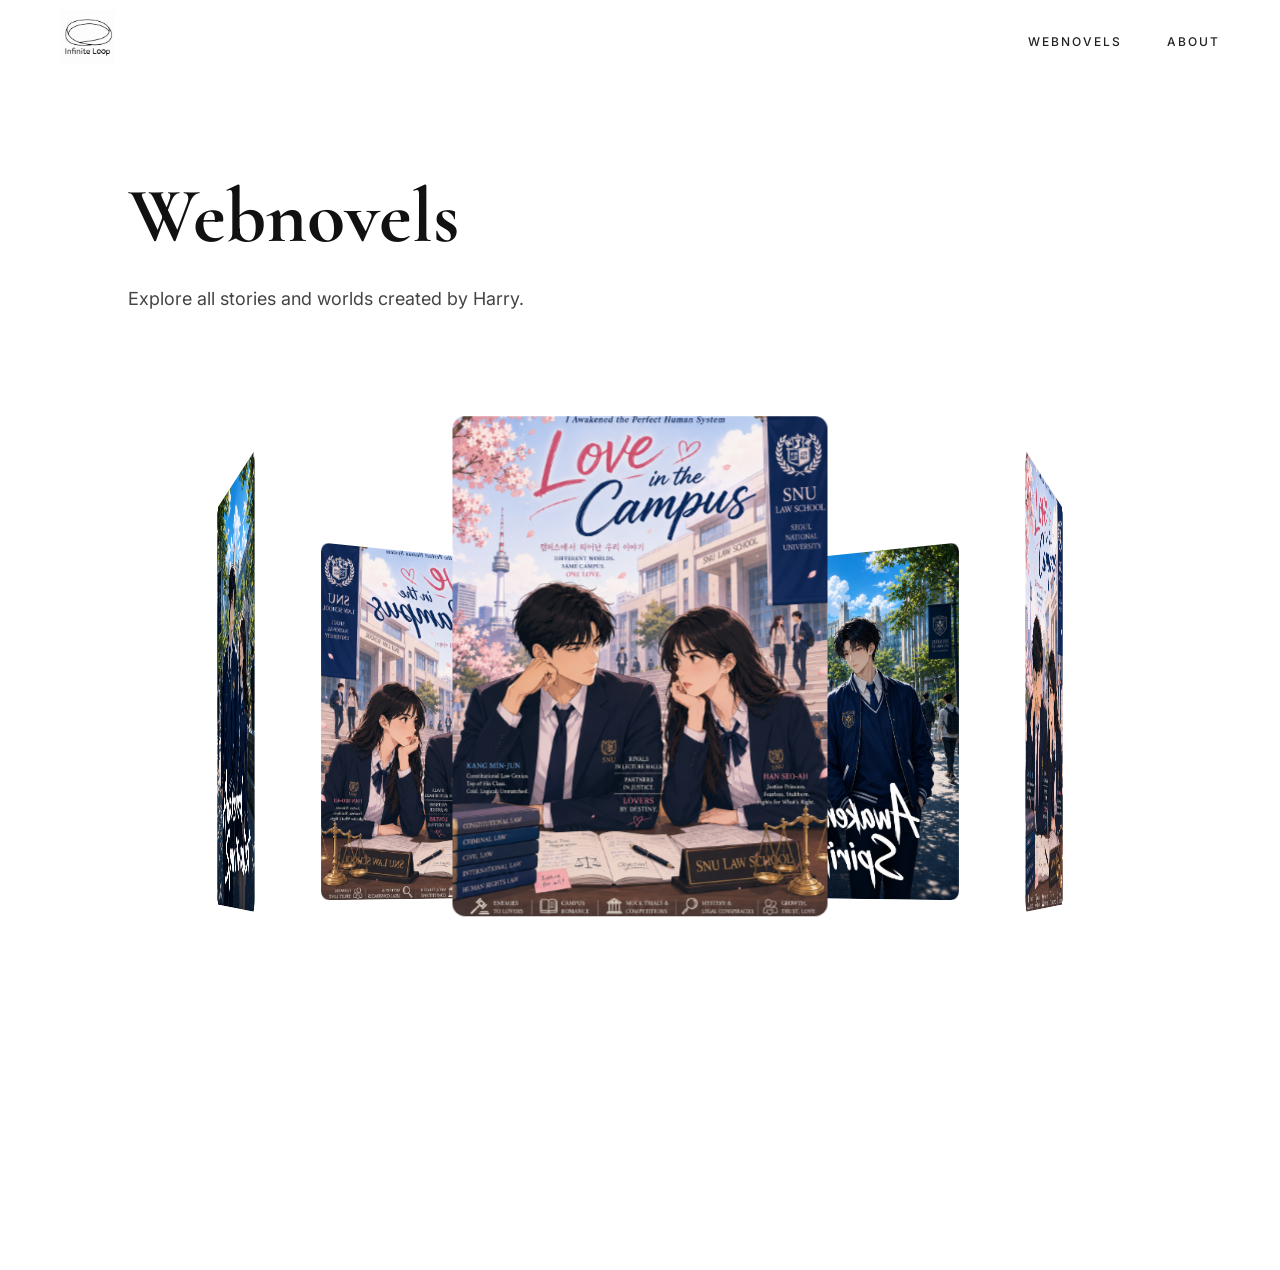
==== webnovels.html @ 8cc4e275 "add webiste code to repository" ====
<!DOCTYPE html>
<html lang="en">
<head>
    <meta charset="UTF-8">
    <meta name="viewport" content="width=device-width, initial-scale=1.0">
    <title>Webnovels</title>

    <link rel="stylesheet" href="style.css">

    <link href="https://fonts.googleapis.com/css2?family=Cormorant+Garamond:wght@400;500;600;700&family=Inter:wght@300;400;500&display=swap" rel="stylesheet">
</head>
<body>

<header class="navbar">

    <div class="logo">
        <img src="images/company_logo.png" alt="Logo">
    </div>

    <nav>
        <ul>
            <li><a href="webnovels.html">WEBNOVELS</a></li>
            <li><a href="index.html">ABOUT</a></li>
        </ul>
    </nav>

</header>
<section class="hero2">

    <div class="hero-content">

        <h1>
            Webnovels
        </h1>

        <p>
            Explore all stories and worlds created by Harry.
        </p>

    </div>
   

</section>

<section class="hero">

    <div class="hero-content">
        <div class="banner">
            <div class="slider" style="--quantity: 5">
                <div class="item" style="--position: 1"><a href="novel3.html"><img src="images/novel1.jpg"></a></div>
                <div class="item" style="--position: 2"><img src="images/novel1.jpg"></div>
                <div class="item" style="--position: 3"><img src="images/novel2.jpg"></div>
                <div class="item" style="--position: 4"><img src="images/novel1.jpg"></div>
                <div class="item" style="--position: 5"><img src="images/novel2.jpg"></div>
            </div>
        </div>
    </div>
    
</section>


<script src="script.js"></script>

</body>
</html>
---- style.css ----
*{
    margin:0;
    padding:0;
    box-sizing:border-box;
}

body{
    background:#ffffff;
    font-family:'Inter',sans-serif;
    overflow-x:hidden;
}

/* Navbar */

.navbar{
    width:100%;
    height:80px;

    display:flex;
    justify-content:space-between;
    align-items:center;

    padding:0 60px;

    border-bottom:1px solid #ffffff;
}

.logo img{
    width:55px;
    height:55px;
    object-fit:contain;
}

.navbar ul{
    display:flex;
    list-style:none;
    gap:45px;
}

.navbar a{
    text-decoration:none;
    color:#222;
    font-size:12px;
    letter-spacing:2px;
    font-weight:500;
}

/* Hero */

.hero{
    width:100%;
    min-height:calc(100vh - 80px);

    display:flex;
    justify-content:center;
    align-items:center;

    position:relative;

    padding:0 10%;
}

.hero2{
    width:100%;
    min-height:calc(50vh - 80px);

    display:flex;
    justify-content:left;
    align-items:center;

    position:relative;

    padding:0 10%;
}

.hero-content{
    flex:1;
    max-width:550px;
}

.hero-content h1{
    font-family:'Cormorant Garamond',serif;

    font-size:78px;
    line-height:0.95;
    font-weight:700;

    color:#111;

    margin-bottom:30px;
}

.hero-content p{
    font-size:18px;
    line-height:1.8;
    color:#444;

    max-width:500px;
    margin-bottom:35px;
}

.buttons{
    display:flex;
    gap:12px;
}

.btn{
    text-decoration:none;
    padding:16px 28px;
    border-radius:4px;
    transition:.3s;
    font-size:16px;
}

.dark{
    background:#111;
    color:white;
}

.dark:hover{
    transform:translateY(-2px);
}

.light{
    background:white;
    color:#111;
    border:1px solid #111;
}

.light:hover{
    transform:translateY(-2px);
}

/* Image */

.hero-image{
    flex:1;

    display:flex;
    justify-content:center;
    align-items:center;
}

.hero-image img{
    width:500px;
    max-width:100%;
    animation:float 5s ease-in-out infinite;
}

/* Right Vertical Line */

.scroll-line{
    position:absolute;
    right:65px;
    top:50%;
    transform:translateY(-50%);

    width:2px;
    height:140px;

    border-right:2px dashed #ffffff;
}

/* Animation */

@keyframes float{
    0%{
        transform:translateY(0px);
    }
    50%{
        transform:translateY(-15px);
    }
    100%{
        transform:translateY(0px);
    }
}

/* Responsive */

@media(max-width:1000px){

    .hero{
        flex-direction:column;
        text-align:center;
        padding:80px 30px;
    }
    .hero2{
        flex-direction:column;
        text-align:center;
        padding:40px 10px;
    }
    .hero-content{
        max-width:100%;
    }

    .hero-content h1{
        font-size:60px;
    }

    .buttons{
        justify-content:center;
        flex-wrap:wrap;
    }

    .hero-image{
        margin-top:50px;
    }

    .scroll-line{
        display:none;
    }
}

@media(max-width:600px){

    .navbar{
        padding:0 20px;
    }

    .navbar ul{
        gap:15px;
        font-size:10px;
    }

    .hero-content h1{
        font-size:42px;
    }

    .hero-content p{
        font-size:16px;
    }
}


/* =========================
   3D BANNER
========================= */

.banner{
    width:100%;
    height:750px;
    position:relative;
    overflow:visible;

    display:flex;
    justify-content:center;
    align-items:flex-start;

    perspective:2000px;
}

/* Slider */

.banner .slider{
    position:relative;

    width:300px;
    height:400px;

    margin-top:20px;

    transform-style:preserve-3d;
    animation:autorun 20s linear infinite;
}

/* Cards */

.banner .slider .item{
    position:absolute;
    inset:0;

    transform-style:preserve-3d;

    transform:
        rotateY(calc((var(--position) - 1) * (360deg / var(--quantity))))
        translateZ(400px);
}

/* Images */

.banner .slider .item img{
    width:100%;
    height:100%;
    object-fit:cover;
    display:block;
    border-radius:10px;
}

/* Rotation Animation */

@keyframes autorun{
    from{
        transform:rotateY(0deg);
    }
    to{
        transform:rotateY(360deg);
    }
}
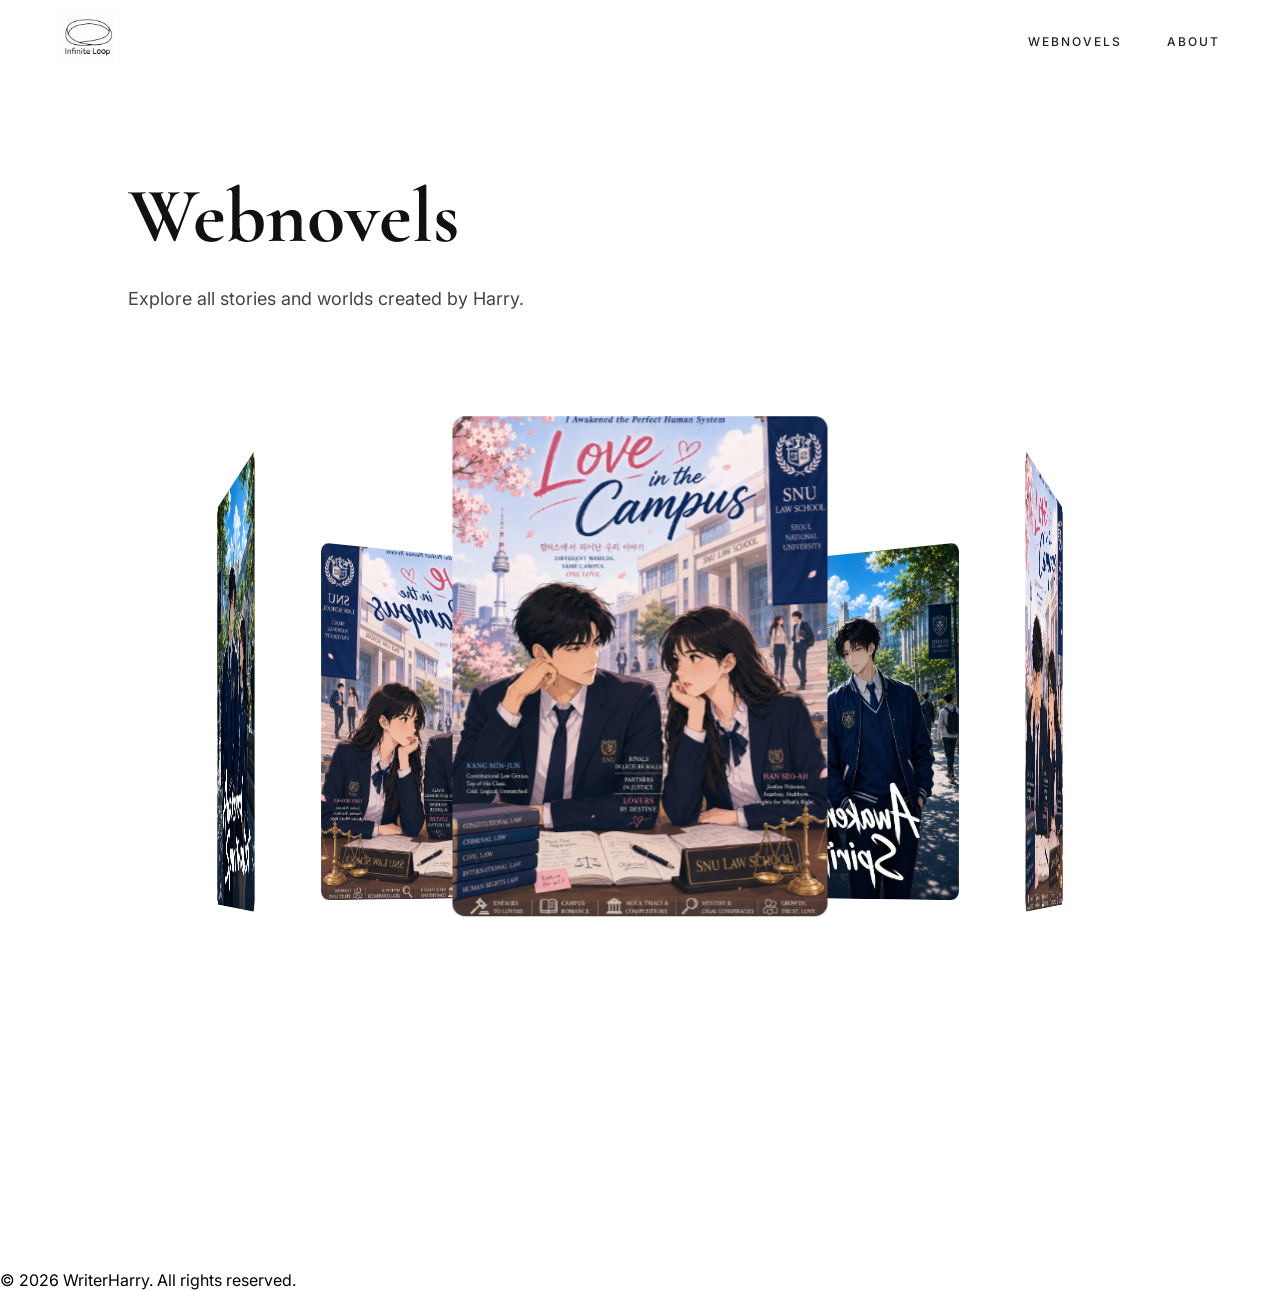
==== commit fbd8f7f3: "add rights reserved footer" ====
--- a/webnovels.html
+++ b/webnovels.html
@@ -60,6 +60,8 @@
 
 
 <script src="script.js"></script>
-
+<footer>
+    <p>&copy; 2026 WriterHarry. All rights reserved.</p>
+</footer>
 </body>
 </html>
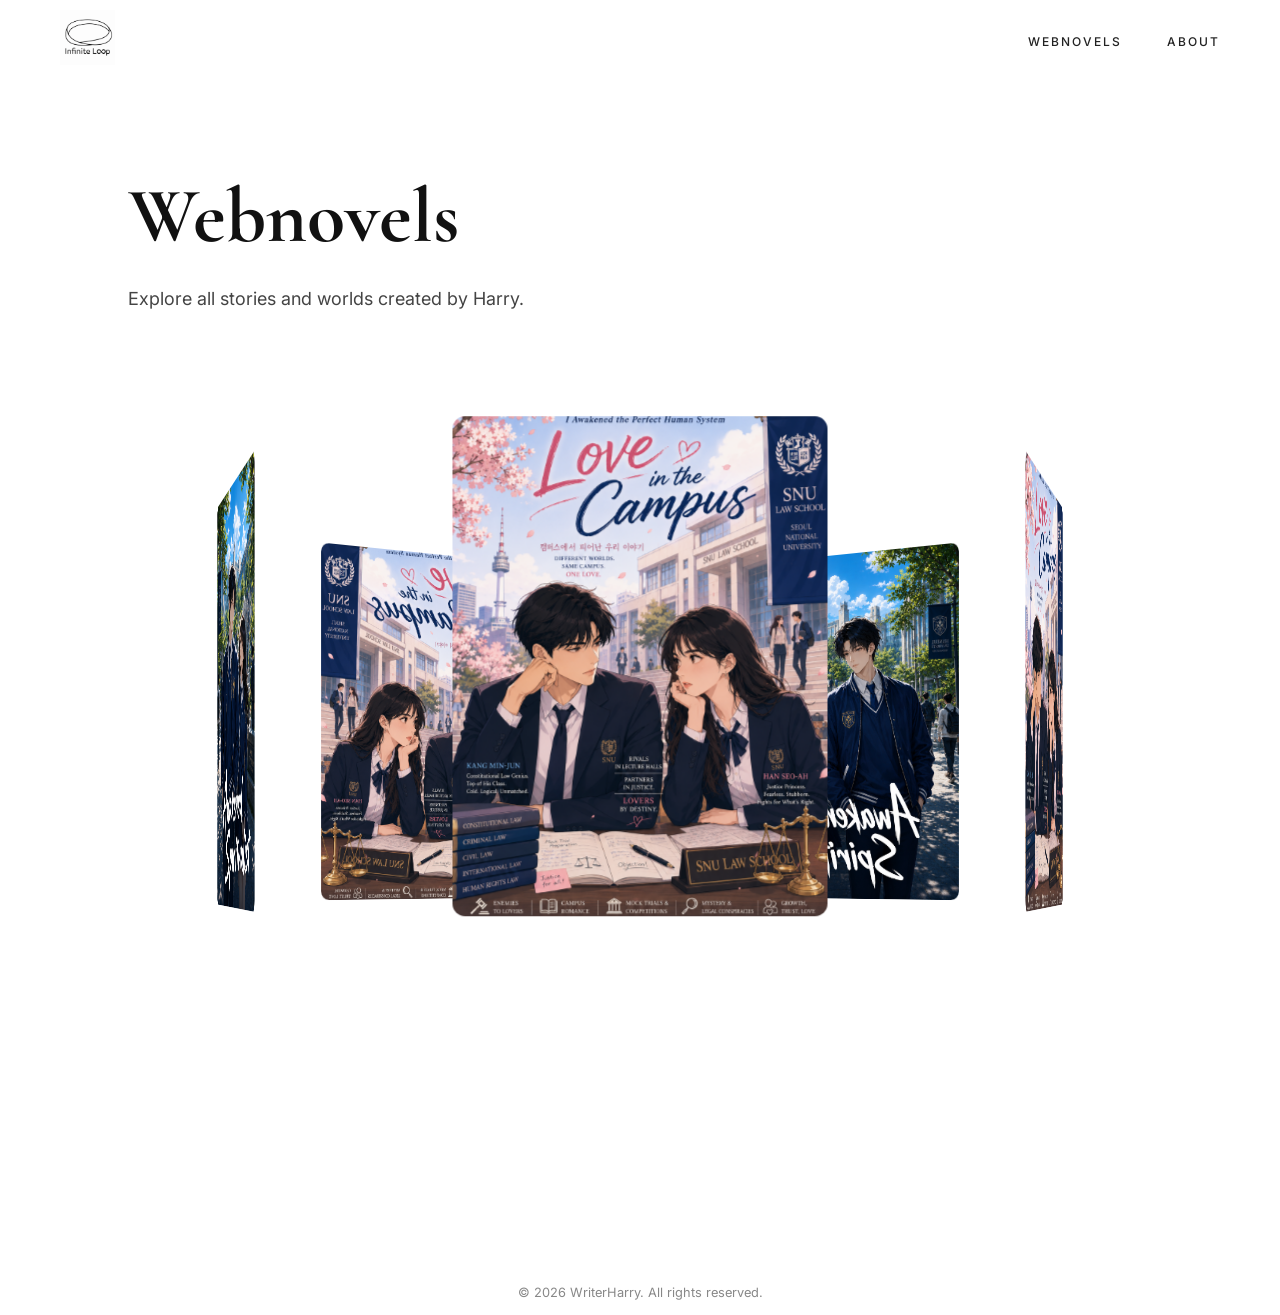
==== commit 8f32b0aa: "add right reserved footer" ====
--- a/webnovels.html
+++ b/webnovels.html
@@ -58,10 +58,10 @@
     
 </section>
 
-
-<script src="script.js"></script>
-<footer>
+<footer class="footer">
     <p>&copy; 2026 WriterHarry. All rights reserved.</p>
 </footer>
+<script src="script.js"></script>
+
 </body>
 </html>
--- a/style.css
+++ b/style.css
@@ -295,4 +295,19 @@
     to{
         transform:rotateY(360deg);
     }
+}
+
+/* footer */
+.footer {
+    display: flex;
+    justify-content: center; /* Centers horizontally */
+    align-items: center;     /* Centers vertically */
+    padding: 15px 0;
+    font-size: 0.8rem;
+    color: #888;
+    width: 100%;
+}
+
+.footer p {
+    margin: 0;
 }
